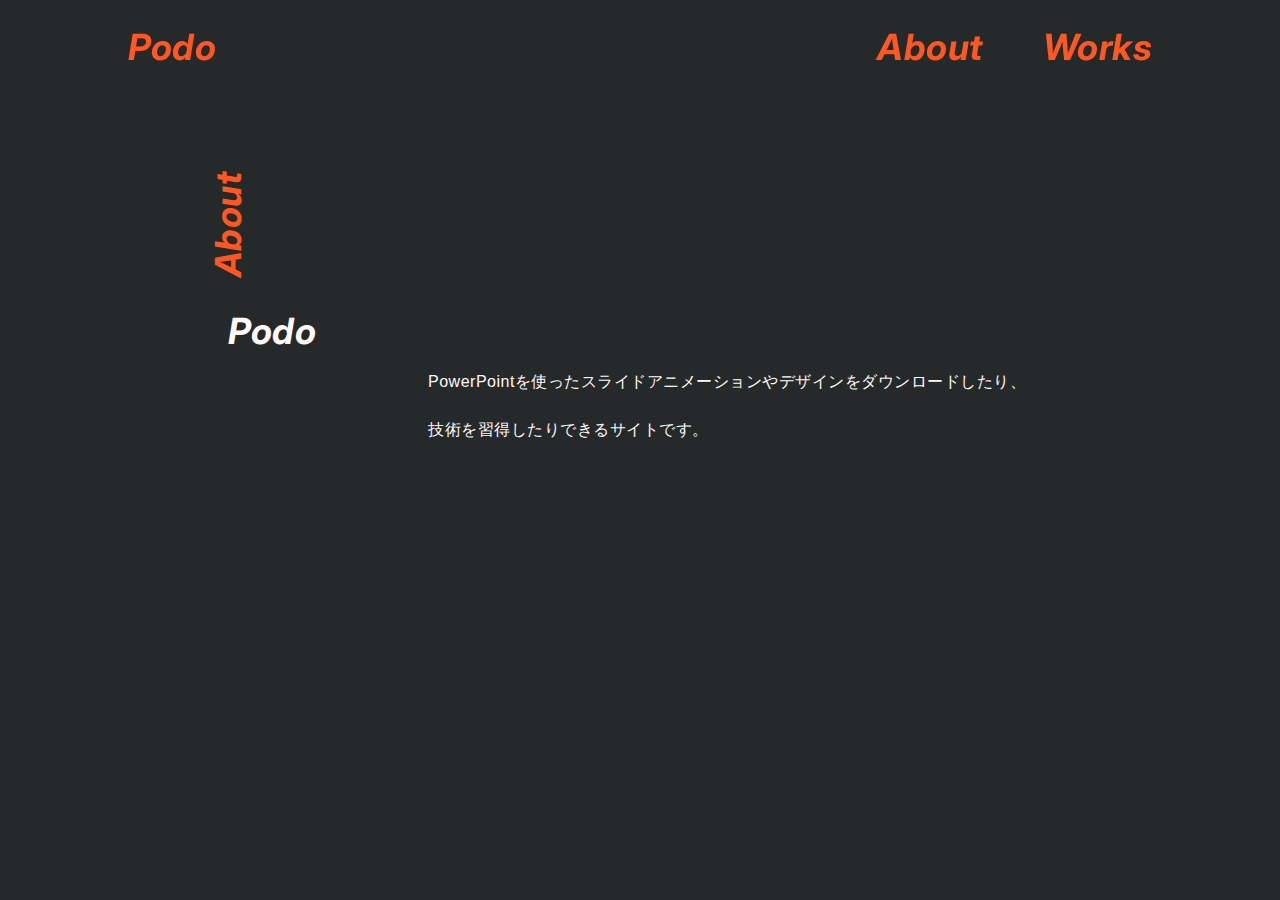
==== about.html @ 16788317 "add : about page" ====
<!DOCTYPE html>
<html lang="en">
    <head>

        <meta charset="UTF-8">
        <meta http-equiv="X-UA-Compatible" content="IE=edge">
        <meta name="viewport" content="width=device-width, initial-scale=1.0">
        <title>Podo - PowerPointでかっこいいアニメーションを</title>
    
        <!-- fontImport -->
        <link rel="preconnect" href="https://fonts.googleapis.com">
        <link rel="preconnect" href="https://fonts.gstatic.com" crossorigin>
        <link href="https://fonts.googleapis.com/css2?family=Inter:wght@400;500;600&display=swap" rel="stylesheet">
        <link href="https://fonts.googleapis.com/icon?family=Material+Icons" rel="stylesheet">
    
        <!-- css -->
        <link rel="stylesheet" href="css/common.css">
        <link rel="stylesheet" href="css/style.css">
    
        <!-- js -->
            <!-- jqueryImport -->
            <script src="https://ajax.googleapis.com/ajax/libs/jquery/3.6.1/jquery.min.js"></script>
        <script src="js/main.js"></script>
    
    </head>
<body>
    <nav>
        <p class="nav-loop font_en"><a href="index.html">Podo</a></p>
        <ul>
            <li class="font_en"><a href="#About">About</a></li>
            <li class="font_en"><a href="#Works">Works</a></li>
        </ul>
    </nav>
    <section id="about">
        <div class="container">
            <div class="about_ttl" >
                <h3 class="theme_left font_en">About</h3>
                <h2 class="site_ttl font_en">Podo</h3>
            </div>
            <div class="site_about">
                <p>
                    PowerPointを使ったスライドアニメーションやデザインをダウンロードしたり、</br>技術を習得したりできるサイトです。
                </p>
            </div>
        </div>
    </section>
</body>
</html>
---- css/common.css ----
@charset "utf-8";

/* //////////////////////////////////////////////////////////////////////////////////////////////////////////////////////////////

RESET CSS

html5doctor.com Reset Stylesheet

//////////////////////////////////////////////////////////////////////////////////////////////////////////////////////////////*/

abbr,address,article,aside,audio,b,blockquote,body,canvas,caption,cite,code,dd,del,details,dfn,div,dl,dt,em,fieldset,figcaption,figure,footer,form,h1,h2,h3,h4,h5,h6,header,hgroup,html,i,iframe,img,ins,kbd,label,legend,li,mark,menu,nav,object,ol,p,pre,q,samp,section,small,span,strong,sub,summary,sup,table,tbody,td,tfoot,th,thead,time,tr,ul,var,video{margin:0;padding:0;border:0;outline:0;font-size:100%;vertical-align:baseline;background:transparent}body{line-height:1}article,aside,details,figcaption,figure,footer,header,hgroup,menu,nav,section{display:block}nav ul{list-style:none}blockquote,q{quotes:none}blockquote:after,blockquote:before,q:after,q:before{content:'';content:none}a{margin:0;padding:0;font-size:100%;vertical-align:baseline;background:transparent}
ins{background-color:#262929 ;;color:#fff8f8;text-decoration:none}
mark{background-color:#262929;;color: #fff8f8;font-style:italic;font-weight:700}del{text-decoration:line-through}abbr[title],dfn[title]{border-bottom:1px dotted;cursor:help}table{border-collapse:collapse;border-spacing:0}hr{display:block;height:1px;border:0;border-top:1px solid #ccc;margin:1em 0;padding:0}input,select{vertical-align:middle}

/* //////////////////////////////////////////////////////////////////////////////////////////////////////////////////////////////

common

//////////////////////////////////////////////////////////////////////////////////////////////////////////////////////////////*/
html {-webkit-text-size-adjust: 100%;-ms-text-size-adjust: 100%;text-size-adjust: 100%;font-size: 62.5%;}
body {font-family:  "ヒラギノ角ゴ ProN W3", "Hiragino Kaku Gothic ProN", 'Noto Sans JP', 游ゴシック体, "Yu Gothic", YuGothic, メイリオ, Meiryo, sans-serif; margin: 0; padding: 0; font-weight: 400; line-height: 2.0; letter-spacing: 0.05em; background: #262929; }
*,
*:before,
*:after { background-color: #262929; color: #fff8f8; }

a,a:link, a:visited { text-decoration: none; }
a:active, a:hover { text-decoration: none; }
a:-webkit-any-link { cursor: pointer;}
*:focus {outline: none;}

/*h1, h2, h3, h4, h5 {font-weight: normal;}*/
li { list-style-type: none; }
dl,dt,dd { margin: 0; padding: 0; }
p { margin: 0; padding: 0; line-height: 2.0; font-size: 1.6rem; }
img {border: 0; line-height: 0; vertical-align: bottom;}
svg { vertical-align: bottom; }
hr { display: none; }
table { margin: 0; padding: 0; }
th { text-align: left; font-weight: bold; margin: 0; }
td { margin: 0; }
em {font-weight: bold; font-style: normal;}
form { margin: 0; padding: 0; }
label { margin: 0; padding: 0;}

a, span, u, b { color: inherit; }

.font_en { font-family: 'Inter', sans-serif; font-weight: bold; font-style: italic; line-height: 1.5; font-size: 3.6rem; }
.uppercase { text-transform: uppercase; }

@media screen and (max-width: 900px) {
	p { margin: 0; padding: 0; line-height: 1.85; font-size: 1.4rem; }
}

/* clearfix */
.clearfix::after {content: "";display: table;clear: both;}
---- css/style.css ----
/* 共通要素 */
body { padding-top: 100px; }
a { cursor: pointer; }
img { width: 100%; }
h2 { font-size: 3.6rem; }
h3 { font-size: 2.4rem; color: #ff5722;}
footer p { color: #FF5722; line-height: 60px; font-size: 16px; text-align: center; padding-top: 50px;}

.heading { font-size: 6.4rem; font-weight: bold; text-align: start; }
.subheading { font-size: 3.6rem; text-align: start; }
.theme { transform: rotate(90deg); color: #FF5722; width: 10px; white-space: nowrap; height: fit-content; transform-origin:0 50%;}
.theme_left { transform: rotate(-90deg); color: #FF5722; width: 10px; white-space: nowrap; height: fit-content; transform-origin:0 50%;}

.container { display: flex; justify-content: space-between; width: 78%; margin: 50px 10%; }
.container:nth-of-type(even) > .inner { justify-content: flex-end; }

/* ヘッダー */
header { width: 100vw; height: 100vh; background-image: url(../images/pc_mookup.png); background-position: left 80% bottom 25%; background-size: 160%; display: flex; align-items: center; justify-content: center; overflow: hidden; }
    /* ナビゲーション */
    nav { display: flex; justify-content: space-between; padding: 20px 10%; position: fixed; top: 0; left: 0; width: 80%; background-color: rgba(38,41,41,.7); z-index: 9999; }
    nav ul { display: flex; }
    nav li { list-style: none; margin-left: 60px;}
    nav a { color: #ff5722; font-size: 3.6rem; font-weight: bold; text-decoration: none;}
    nav .nav-loop { text-align: start; }

.title { position: absolute; top: 50%; left: 62%; transform: translateY(-50%); -webkit-transform: translateY(-50%);}
.title > p { margin-top: 11%; margin-bottom: 9%; font-size: 1.6rem; line-height: 300%;}

/* 作品一覧 */
#Works { display: block; position: relative; }
#Works > .heading { text-align: center; }
.current_works { text-align: end; padding-right: 10%; color: #FF5722; }
.inner { display: flex; flex-wrap: wrap; }
.content_box { display: block; width: 28%; padding: 40px 10px; }
.content_box img { padding-bottom: 10px; }
.buttons { display: flex; justify-content: space-between;}
.btn { font-size: 1.6rem; border: 1px solid #fff8f8; padding: 10px 30px; width: 30%; position: relative;  display: flex; align-items: center;  justify-content: center; text-decoration: none; outline: none; overflow: hidden;}

/*  
    .btn:hover { color: #FF5722; border-color: transparent; transition-delay: .6s }
    .btn::before { transition: all .3s ;}
    .btn:hover::before { width: 100%; transition-delay: .4s;} 
*/

/* 作品サンプル */
#sample { height: 100vh; width: 100vw; }
#sample .container { justify-content: flex-end; margin: 0 auto; }
.sample { display: flex; width: 82%; }
.sample .theme { opacity: .7; }
.wrapper { width: 100%; padding: 10px; position: relative;}
.mask { -webkit-mask-image: linear-gradient(rgba(38,41,41,.7), rgba(38,41,41,0)); mask-image: linear-gradient(rgba(38,41,41,.7), rgba(38,41,41,0)); }
.caption { position: absolute; top: 67%; left: 11%; }

.scrolldown{
  position:absolute;
  bottom:7%;
  right:50%;
  animation: arrowmove 2s ease-in-out infinite;
}
@keyframes arrowmove{
      0%{bottom:7%;}
      50%{bottom:9%;}
     100%{bottom:7%;}
 }
.scrolldown span{
  position: absolute;
  left:-25px;
  bottom:10px;
  color: #FFF8F8;
  font-size: 0.7rem;
  letter-spacing: 0.05em;
  -ms-writing-mode: tb-rl;
    -webkit-writing-mode: vertical-rl;
    writing-mode: vertical-rl;
}
.scrolldown:before {
    content: "";
    /*描画位置*/
    position: absolute;
    bottom: 0;
    right: -6px;
    /*矢印の形状*/
    width: 1px;
    height: 20px;
    background: #eee;
    transform: skewX(-31deg);
}
.scrolldown:after{
  content:"";
    /*描画位置*/
  position: absolute;
  bottom:0;
  right:0;
    /*矢印の形状*/
  width:1px;
  height: 50px;
  background:#eee;
}

/* making */
#making { position: relative; } 
#making .container { display: flex; justify-content: center; align-items: center; }
#making .inner{ width: 78%; display: flex; flex-direction: column; align-items: center; }
#making video { width: 100%; }

.making_steps { width: 80%; display: flex; flex-direction: column; }
.making_ttl { color: #FF5722; margin: 20px auto; }
/* .making_steps video:not(:first-of-type) { margin-top: 30px;} */

.divider { width: 100%; margin: 12.4% 0; }
.complete { width: 100%; margin-bottom: 12.4% 0; }

/* about */
#about .container { display: block; }
.container { padding: 100px; }
.site_ttl { justify-content: center; align-items: center; }
.site_about { position: relative; display: flex; align-items: center; justify-content: center;  }
.site_about p { line-height: 300%; text-align: left;}
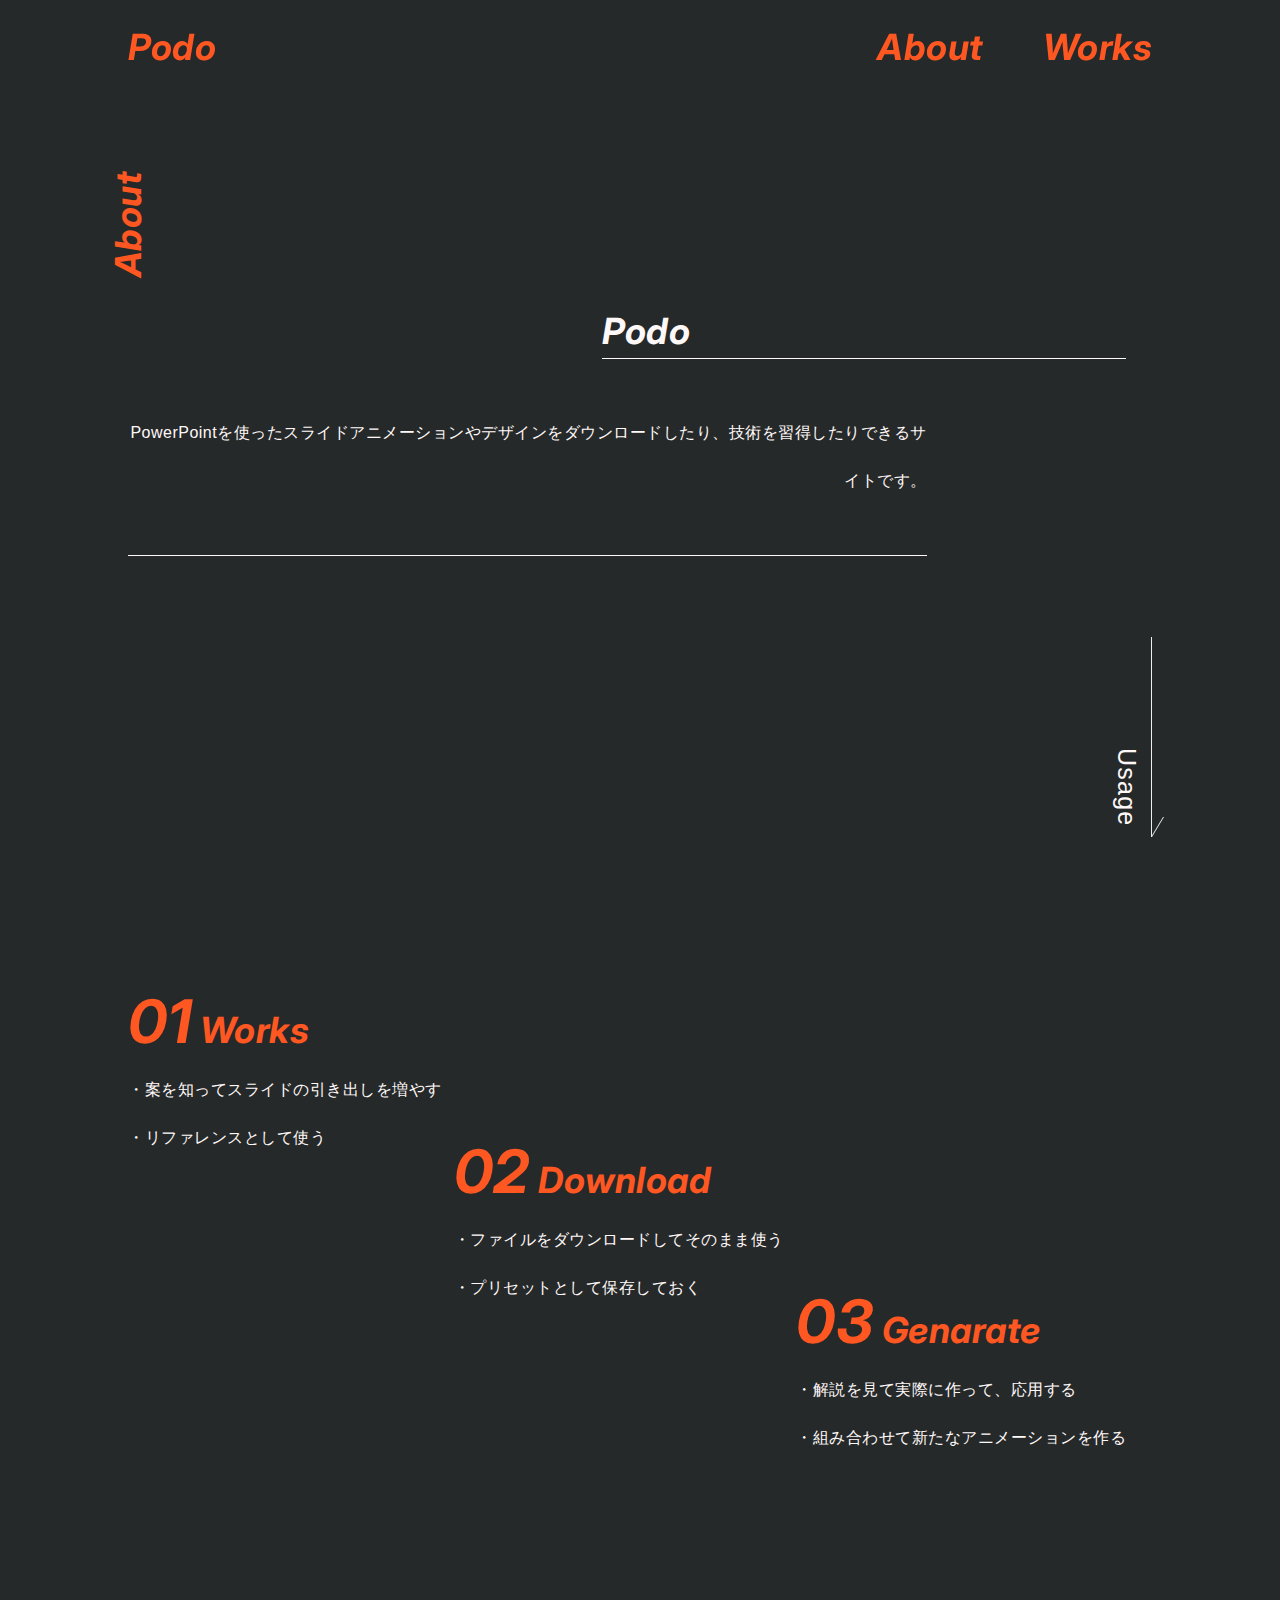
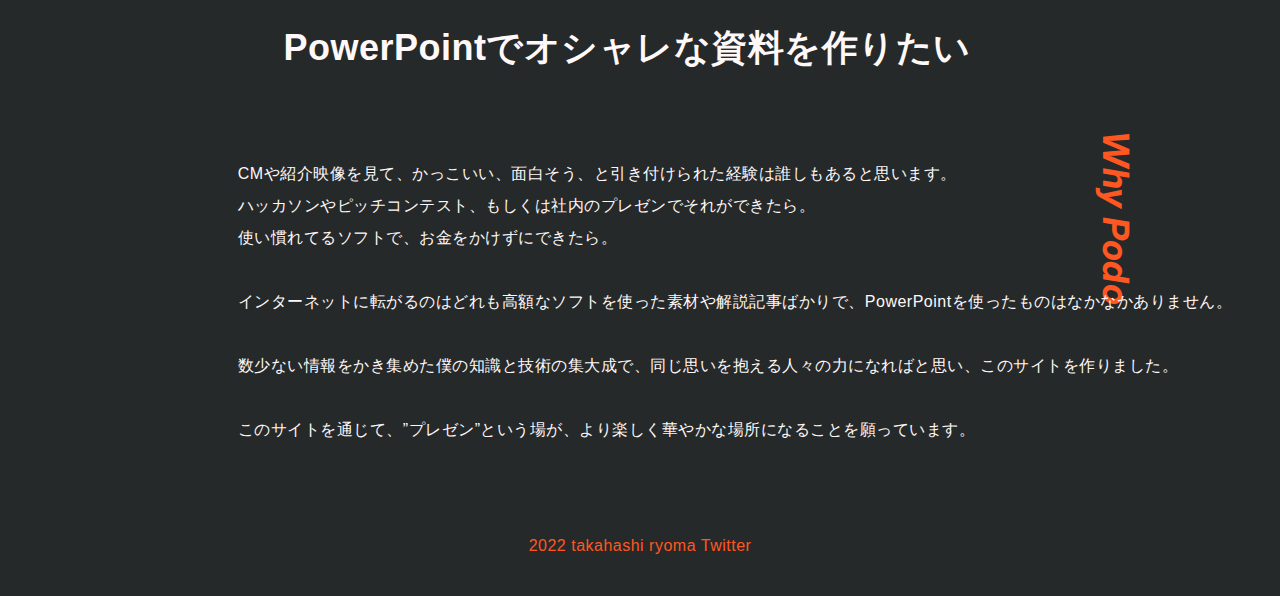
==== commit 092cbcad: "update : update  about page" ====
--- a/about.html
+++ b/about.html
@@ -27,22 +27,66 @@
     <nav>
         <p class="nav-loop font_en"><a href="index.html">Podo</a></p>
         <ul>
-            <li class="font_en"><a href="#About">About</a></li>
-            <li class="font_en"><a href="#Works">Works</a></li>
+            <li class="font_en"><a href="about.html">About</a></li>
+            <li class="font_en"><a href="index.html">Works</a></li>
         </ul>
     </nav>
     <section id="about">
         <div class="container">
-            <div class="about_ttl" >
-                <h3 class="theme_left font_en">About</h3>
-                <h2 class="site_ttl font_en">Podo</h3>
+            <h3 class="theme_left font_en">About</h3>
+            <div>
+                <h2 class="site_ttl font_en">Podo</h2>
+                <div class="site_about">
+                    <p>
+                        PowerPointを使ったスライドアニメーションやデザインをダウンロードしたり、技術を習得したりできるサイトです。
+                    </p>
+                </div>
             </div>
-            <div class="site_about">
-                <p>
-                    PowerPointを使ったスライドアニメーションやデザインをダウンロードしたり、</br>技術を習得したりできるサイトです。
+        </div>
+        <div class="container">
+            <div class="scrolldown2"><span>Usage</span></div>
+            <ol class="site_usage">
+                <li>
+                    <h3 class="font_en"><span>01</span> Works</h3>
+                    <p>
+                        ・案を知ってスライドの引き出しを増やす</br>・リファレンスとして使う
+                    </p>
+                </li>
+                <li>
+                    <h3 class="font_en"><span>02</span> Download</h3>
+                    <p>
+                        ・ファイルをダウンロードしてそのまま使う</br>・プリセットとして保存しておく
+                    </p>
+                </li>
+                <li>
+                    <h3 class="font_en"><span>03</span> Genarate</h3>
+                    <p>
+                        ・解説を見て実際に作って、応用する</br>・組み合わせて新たなアニメーションを作る
+                    </p>
+                </li>
+            </ol>
+        </div>
+        <div class="container">
+            <div class="site_theme">
+                <h1>PowerPointでオシャレな資料を作りたい</h1>
+                <h3 class="font_en theme">Why Podo</h2>
+                <p class="caption">
+                    CMや紹介映像を見て、かっこいい、面白そう、と引き付けられた経験は誰しもあると思います。</br>
+                    ハッカソンやピッチコンテスト、もしくは社内のプレゼンでそれができたら。</br>
+                    使い慣れてるソフトで、お金をかけずにできたら。</br>
+                    </br>
+                    インターネットに転がるのはどれも高額なソフトを使った素材や解説記事ばかりで、PowerPointを使ったものはなかなかありません。</br>
+                    </br>
+                    数少ない情報をかき集めた僕の知識と技術の集大成で、同じ思いを抱える人々の力になればと思い、このサイトを作りました。</br>
+                    </br>
+                    このサイトを通じて、”プレゼン”という場が、より楽しく華やかな場所になることを願っています。</br>
                 </p>
             </div>
         </div>
     </section>
+
+    <footer>
+        <p>2022 takahashi ryoma <a href="https://twitter.com/kamesan_lit" class="access">Twitter</a></p>
+    </footer>
 </body>
 </html>--- a/css/style.css
+++ b/css/style.css
@@ -1,11 +1,10 @@
 
 /* 共通要素 */
-body { padding-top: 100px; }
+body { padding-top: 100px;}
 a { cursor: pointer; }
 img { width: 100%; }
 h2 { font-size: 3.6rem; }
 h3 { font-size: 2.4rem; color: #ff5722;}
-footer p { color: #FF5722; line-height: 60px; font-size: 16px; text-align: center; padding-top: 50px;}
 
 .heading { font-size: 6.4rem; font-weight: bold; text-align: start; }
 .subheading { font-size: 3.6rem; text-align: start; }
@@ -15,14 +14,16 @@
 .container { display: flex; justify-content: space-between; width: 78%; margin: 50px 10%; }
 .container:nth-of-type(even) > .inner { justify-content: flex-end; }
 
+.access { text-align: right;}
+
 /* ヘッダー */
 header { width: 100vw; height: 100vh; background-image: url(../images/pc_mookup.png); background-position: left 80% bottom 25%; background-size: 160%; display: flex; align-items: center; justify-content: center; overflow: hidden; }
-    /* ナビゲーション */
-    nav { display: flex; justify-content: space-between; padding: 20px 10%; position: fixed; top: 0; left: 0; width: 80%; background-color: rgba(38,41,41,.7); z-index: 9999; }
-    nav ul { display: flex; }
-    nav li { list-style: none; margin-left: 60px;}
-    nav a { color: #ff5722; font-size: 3.6rem; font-weight: bold; text-decoration: none;}
-    nav .nav-loop { text-align: start; }
+/* ナビゲーション */
+nav { display: flex; justify-content: space-between; padding: 20px 10%; position: fixed; top: 0; left: 0; width: 80%; background-color: rgba(38,41,41,.7); z-index: 9999; }
+nav ul { display: flex; }
+nav li { list-style: none; margin-left: 60px;}
+nav a { color: #ff5722; font-size: 3.6rem; font-weight: bold; text-decoration: none;}
+nav .nav-loop { text-align: start; }
 
 .title { position: absolute; top: 50%; left: 62%; transform: translateY(-50%); -webkit-transform: translateY(-50%);}
 .title > p { margin-top: 11%; margin-bottom: 9%; font-size: 1.6rem; line-height: 300%;}
@@ -38,9 +39,9 @@
 .btn { font-size: 1.6rem; border: 1px solid #fff8f8; padding: 10px 30px; width: 30%; position: relative;  display: flex; align-items: center;  justify-content: center; text-decoration: none; outline: none; overflow: hidden;}
 
 /*  
-    .btn:hover { color: #FF5722; border-color: transparent; transition-delay: .6s }
-    .btn::before { transition: all .3s ;}
-    .btn:hover::before { width: 100%; transition-delay: .4s;} 
+.btn:hover { color: #FF5722; border-color: transparent; transition-delay: .6s }
+.btn::before { transition: all .3s ;}
+.btn:hover::before { width: 100%; transition-delay: .4s;} 
 */
 
 /* 作品サンプル */
@@ -56,13 +57,7 @@
   position:absolute;
   bottom:7%;
   right:50%;
-  animation: arrowmove 2s ease-in-out infinite;
 }
-@keyframes arrowmove{
-      0%{bottom:7%;}
-      50%{bottom:9%;}
-     100%{bottom:7%;}
- }
 .scrolldown span{
   position: absolute;
   left:-25px;
@@ -71,28 +66,28 @@
   font-size: 0.7rem;
   letter-spacing: 0.05em;
   -ms-writing-mode: tb-rl;
-    -webkit-writing-mode: vertical-rl;
-    writing-mode: vertical-rl;
+  -webkit-writing-mode: vertical-rl;
+  writing-mode: vertical-rl;
 }
 .scrolldown:before {
-    content: "";
-    /*描画位置*/
-    position: absolute;
-    bottom: 0;
-    right: -6px;
-    /*矢印の形状*/
-    width: 1px;
-    height: 20px;
-    background: #eee;
-    transform: skewX(-31deg);
+  content: "";
+  /*描画位置*/
+  position: absolute;
+  bottom: 0;
+  right: -6px;
+  /*矢印の形状*/
+  width: 1px;
+  height: 20px;
+  background: #eee;
+  transform: skewX(-31deg);
 }
 .scrolldown:after{
   content:"";
-    /*描画位置*/
+  /*描画位置*/
   position: absolute;
   bottom:0;
   right:0;
-    /*矢印の形状*/
+  /*矢印の形状*/
   width:1px;
   height: 50px;
   background:#eee;
@@ -112,8 +107,64 @@
 .complete { width: 100%; margin-bottom: 12.4% 0; }
 
 /* about */
-#about .container { display: block; }
-.container { padding: 100px; }
-.site_ttl { justify-content: center; align-items: center; }
-.site_about { position: relative; display: flex; align-items: center; justify-content: center;  }
-.site_about p { line-height: 300%; text-align: left;}+#about .container { display: block; padding-top: 100px; }
+#about .container:nth-of-type(1) h3 { text-align: left; }
+#about .container h2 { width: 52.5%; text-align: left; margin-left: auto; border-bottom: 1px solid #FFF8F8;}
+#about .container div { display: block;}
+.site_about { display: flex; width: 80%; padding: 50px 0; border-bottom: 1px solid #FFF8F8; }
+.site_about p { line-height: 300%; text-align: right; }
+
+.site_usage { display: flex; justify-content: space-between; padding-top: 270px;}
+.site_usage h3 > span { font-size: 60px; }
+.site_usage li:nth-of-type(2) { margin-top: 150px; }
+.site_usage li:nth-of-type(3) { margin-top: 300px; }
+
+
+.site_usage p { line-height: 300%; }
+.site_theme { display: block; position: relative; }
+.site_theme h1 { position: relative; text-align: center; font-size: 3.6rem; padding-bottom: 2.0rem;}
+.site_theme h3 { position: relative; margin-left: auto;}
+.site_theme p { position: relative;}
+
+footer { padding: 20px 0;}
+footer p { color: #FF5722; line-height: 60px; font-size: 16px; text-align: center;}
+
+.scrolldown2{
+  position:absolute;
+  bottom:7%;
+  right:10%;
+}
+.scrolldown2 span{
+  position: absolute;
+  left:-50px;
+  bottom:10px;
+  color: #FFF8F8;
+  font-size: 2.5rem;
+  letter-spacing: 0.05em;
+  -ms-writing-mode: tb-rl;
+  -webkit-writing-mode: vertical-rl;
+  writing-mode: vertical-rl;
+}
+.scrolldown2:before {
+  content: "";
+  /*描画位置*/
+  position: absolute;
+  bottom: 0;
+  right: -6px;
+  /*矢印の形状*/
+  width: 1px;
+  height: 20px;
+  background: #eee;
+  transform: skewX(-31deg);
+}
+.scrolldown2:after{
+  content:"";
+  /*描画位置*/
+  position: absolute;
+  bottom:0;
+  right:0;
+  /*矢印の形状*/
+  width:1px;
+  height: 200px;
+  background:#eee;
+}
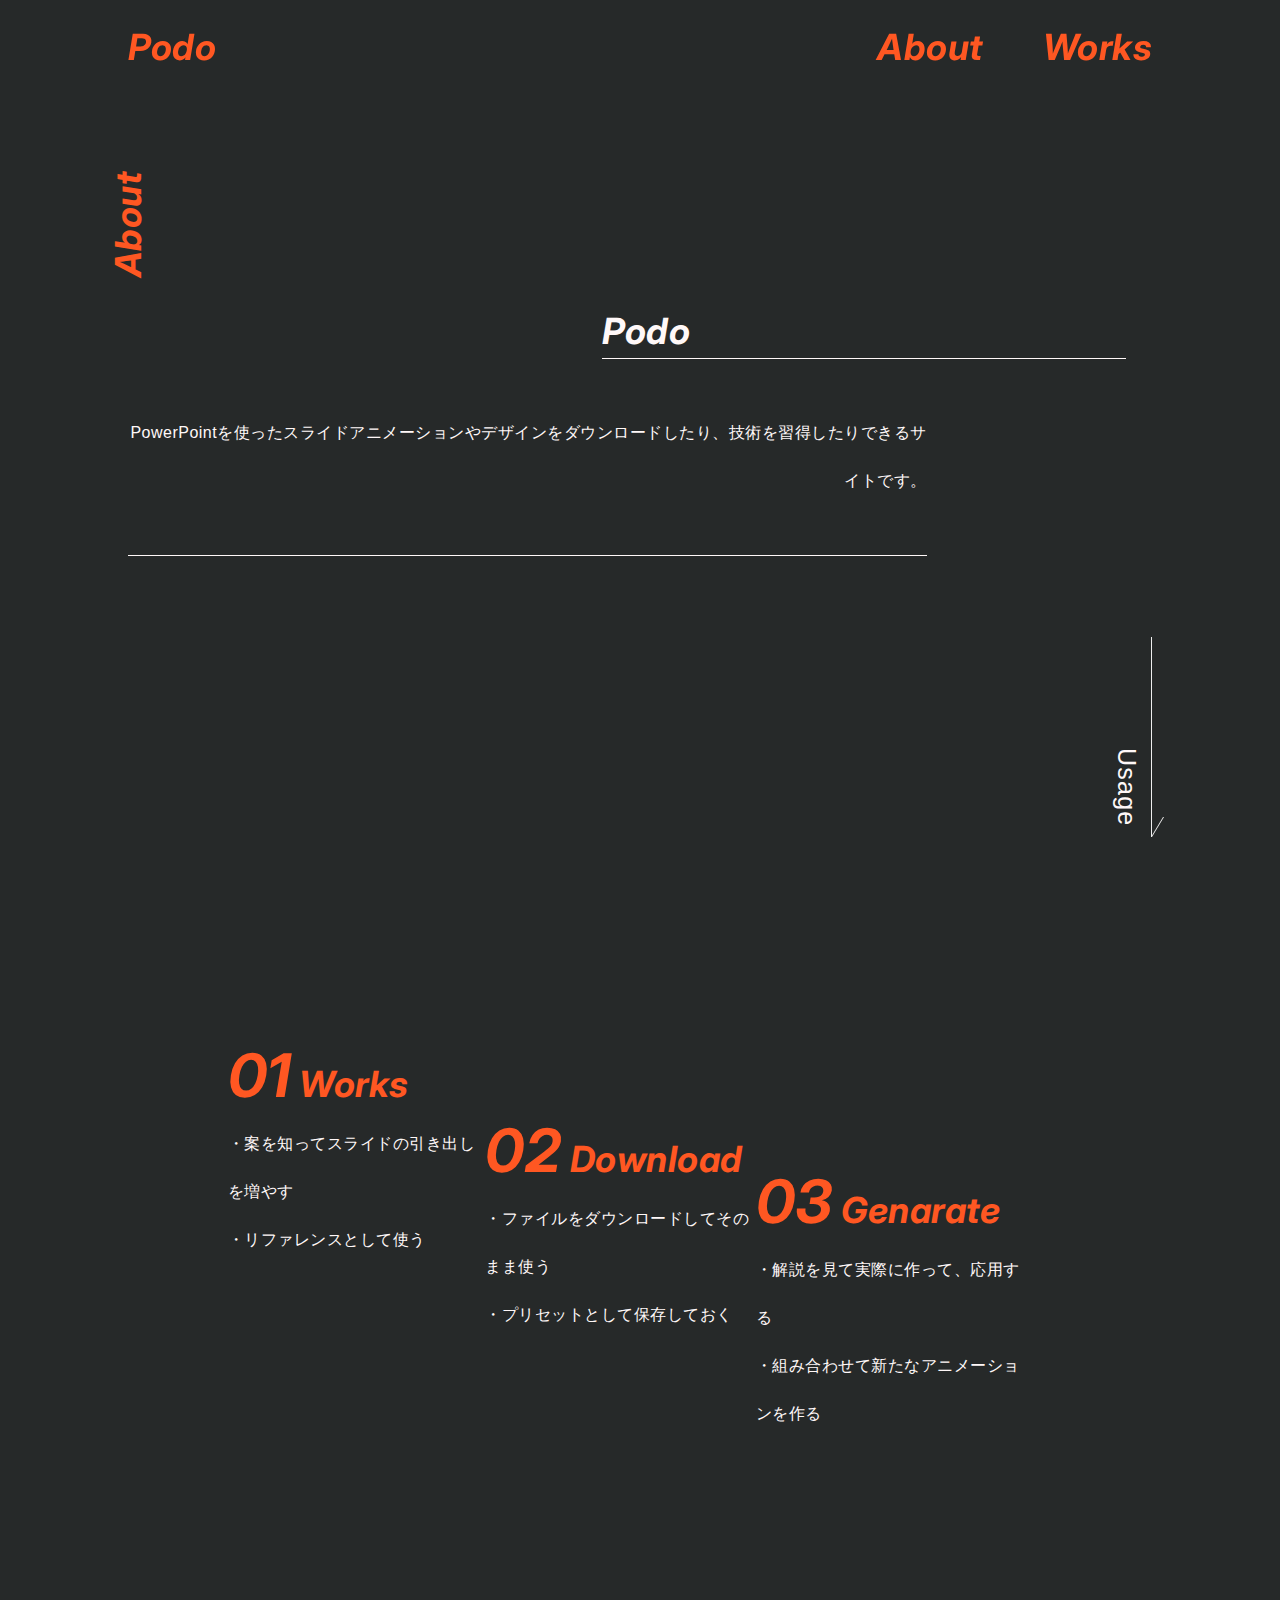
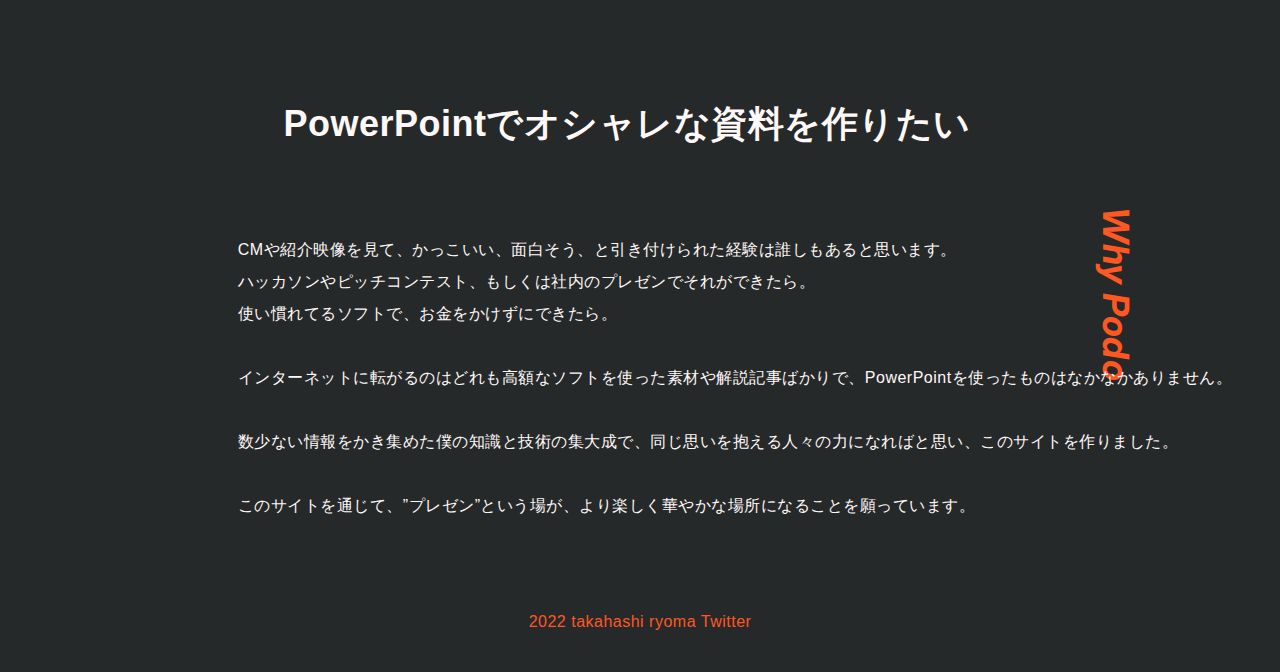
==== commit 211901d5: "add : add file" ====
--- a/about.html
+++ b/about.html
@@ -28,7 +28,7 @@
         <p class="nav-loop font_en"><a href="index.html">Podo</a></p>
         <ul>
             <li class="font_en"><a href="about.html">About</a></li>
-            <li class="font_en"><a href="index.html">Works</a></li>
+            <li class="font_en"><a href="index.html#Works">Works</a></li>
         </ul>
     </nav>
     <section id="about">
--- a/css/style.css
+++ b/css/style.css
@@ -114,11 +114,10 @@
 .site_about { display: flex; width: 80%; padding: 50px 0; border-bottom: 1px solid #FFF8F8; }
 .site_about p { line-height: 300%; text-align: right; }
 
-.site_usage { display: flex; justify-content: space-between; padding-top: 270px;}
+.site_usage { display: flex; align-items: center; justify-content: space-between; padding: 150px 10% 100px;}
 .site_usage h3 > span { font-size: 60px; }
 .site_usage li:nth-of-type(2) { margin-top: 150px; }
 .site_usage li:nth-of-type(3) { margin-top: 300px; }
-
 
 .site_usage p { line-height: 300%; }
 .site_theme { display: block; position: relative; }
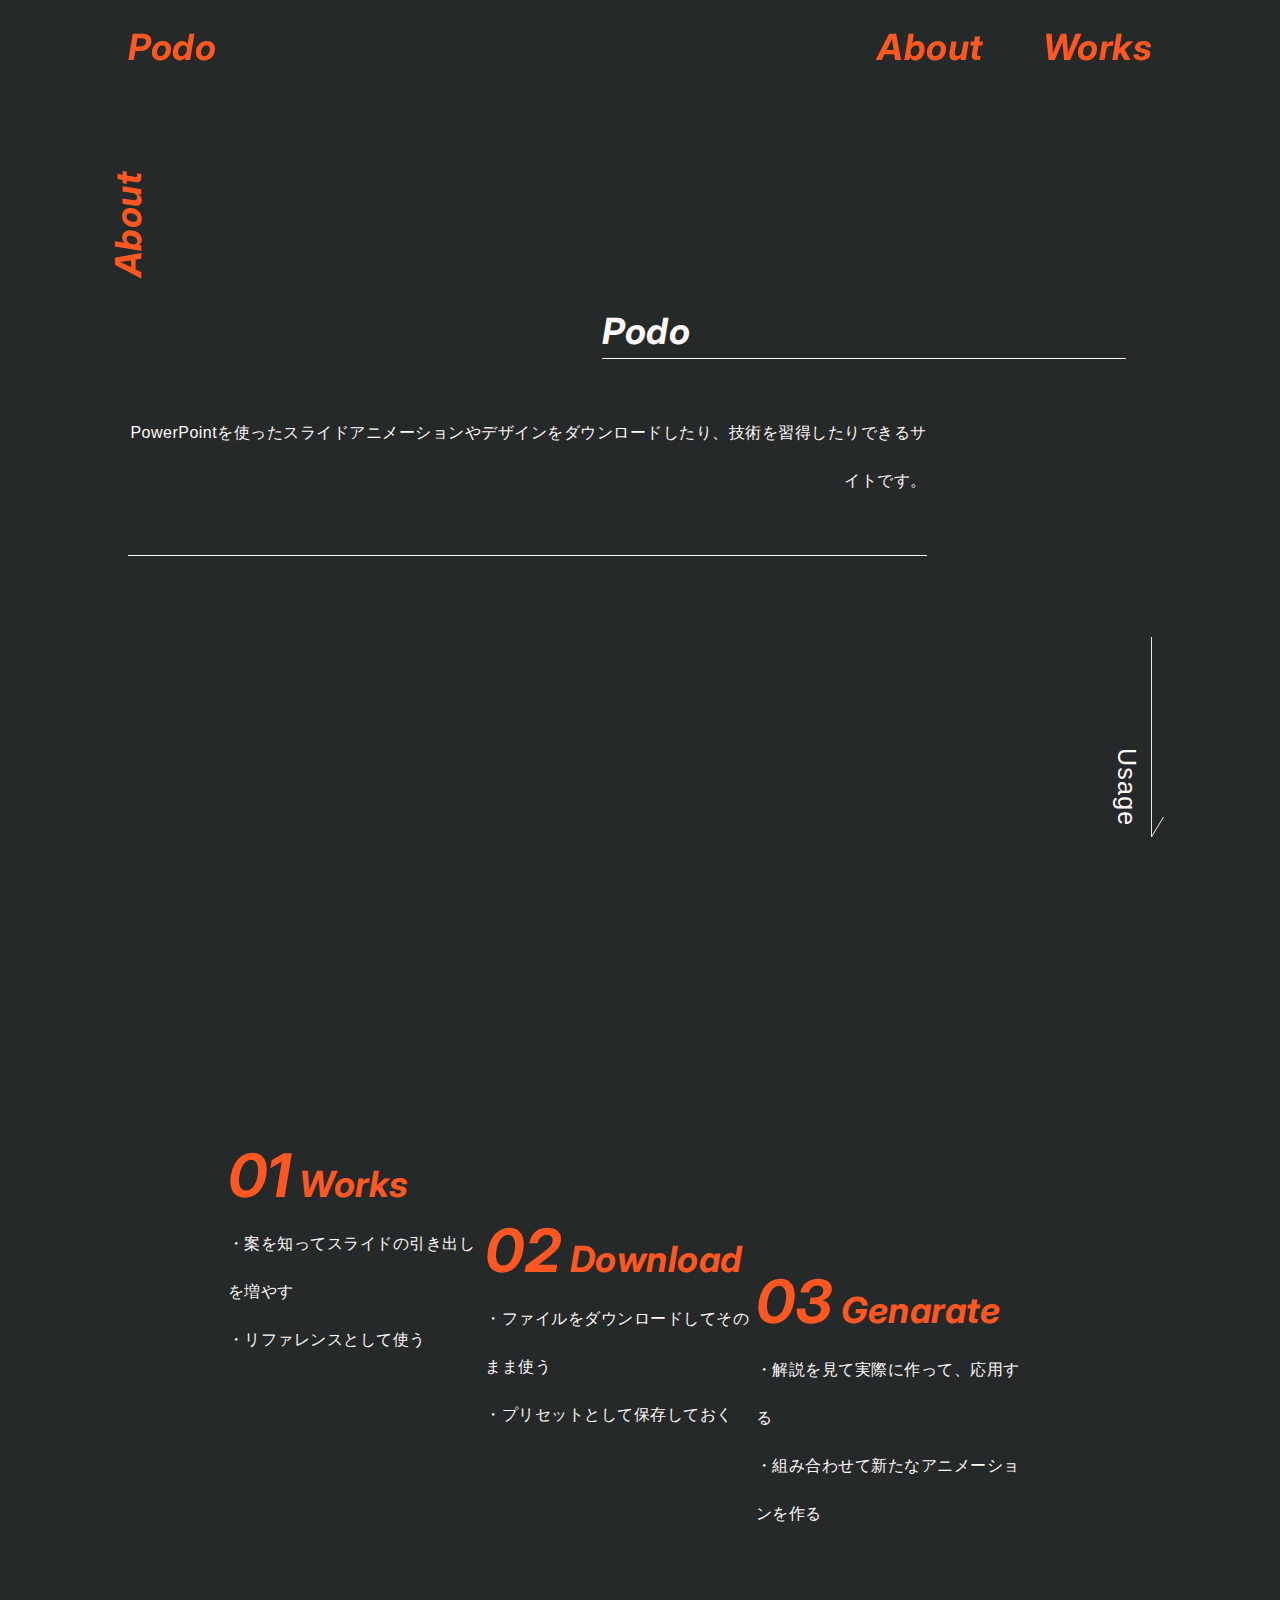
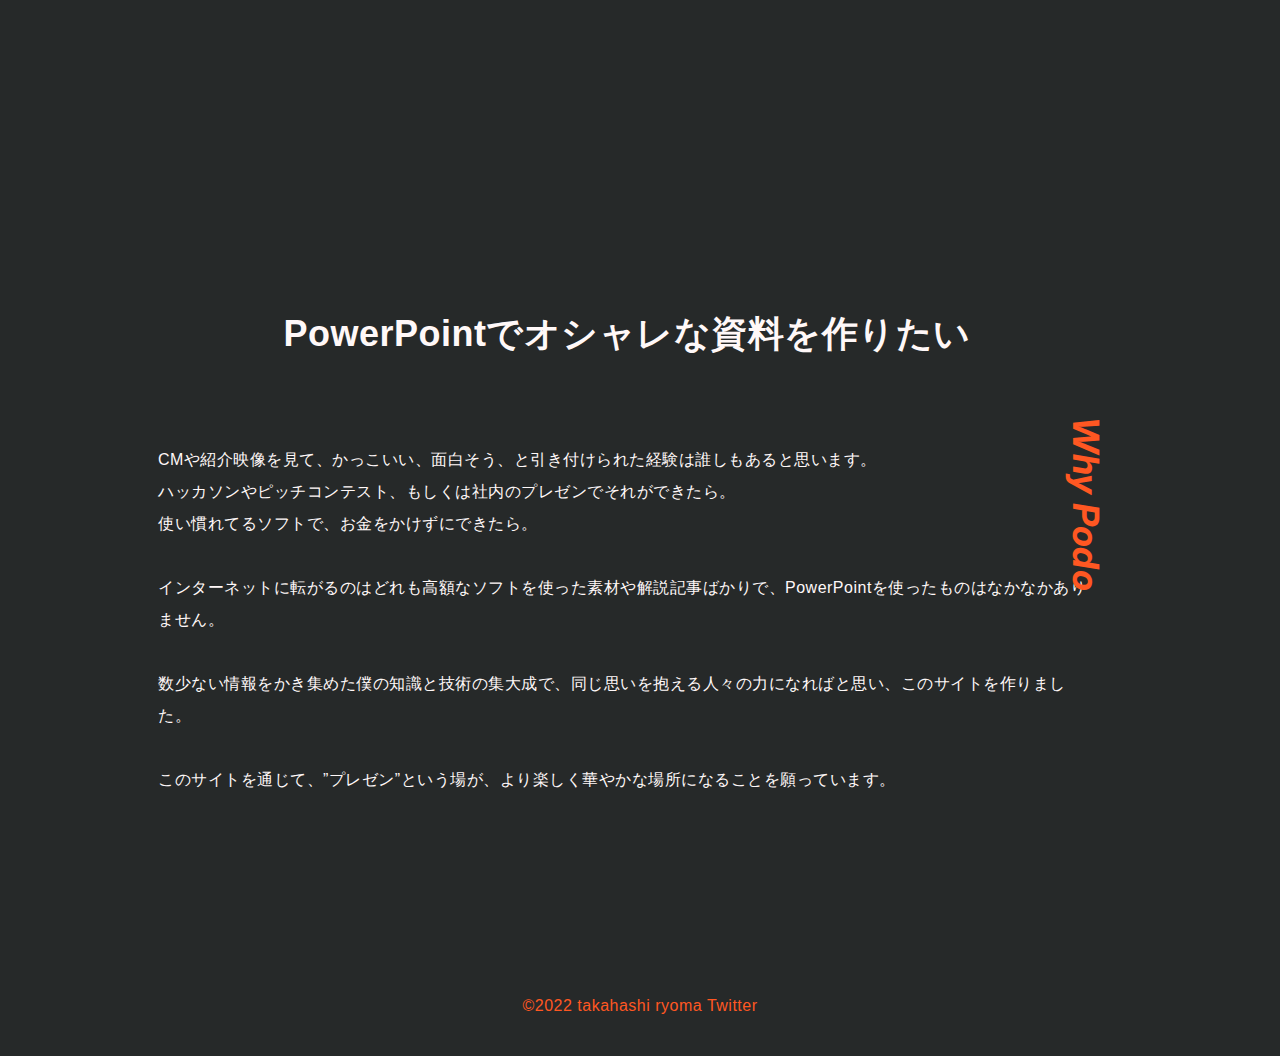
==== commit c67b89da: "fix : typo correction" ====
--- a/about.html
+++ b/about.html
@@ -70,7 +70,7 @@
             <div class="site_theme">
                 <h1>PowerPointでオシャレな資料を作りたい</h1>
                 <h3 class="font_en theme">Why Podo</h2>
-                <p class="caption">
+                <p>
                     CMや紹介映像を見て、かっこいい、面白そう、と引き付けられた経験は誰しもあると思います。</br>
                     ハッカソンやピッチコンテスト、もしくは社内のプレゼンでそれができたら。</br>
                     使い慣れてるソフトで、お金をかけずにできたら。</br>
@@ -86,7 +86,7 @@
     </section>
 
     <footer>
-        <p>2022 takahashi ryoma <a href="https://twitter.com/kamesan_lit" class="access">Twitter</a></p>
+        <p>&copy;2022 takahashi ryoma <a href="https://twitter.com/kamesan_lit" class="access">Twitter</a></p>
     </footer>
 </body>
 </html>--- a/css/style.css
+++ b/css/style.css
@@ -107,7 +107,7 @@
 .complete { width: 100%; margin-bottom: 12.4% 0; }
 
 /* about */
-#about .container { display: block; padding-top: 100px; }
+#about .container { display: block; padding: 100px 0; }
 #about .container:nth-of-type(1) h3 { text-align: left; }
 #about .container h2 { width: 52.5%; text-align: left; margin-left: auto; border-bottom: 1px solid #FFF8F8;}
 #about .container div { display: block;}
@@ -118,12 +118,13 @@
 .site_usage h3 > span { font-size: 60px; }
 .site_usage li:nth-of-type(2) { margin-top: 150px; }
 .site_usage li:nth-of-type(3) { margin-top: 300px; }
+.site_usage p { line-height: 300%; }
 
-.site_usage p { line-height: 300%; }
-.site_theme { display: block; position: relative; }
 .site_theme h1 { position: relative; text-align: center; font-size: 3.6rem; padding-bottom: 2.0rem;}
 .site_theme h3 { position: relative; margin-left: auto;}
-.site_theme p { position: relative;}
+.site_theme { display: block; text-align: center; margin: 0 auto; padding: 10px 30px; }
+.site_theme p { display: inline-block; text-align: left; }
+
 
 footer { padding: 20px 0;}
 footer p { color: #FF5722; line-height: 60px; font-size: 16px; text-align: center;}
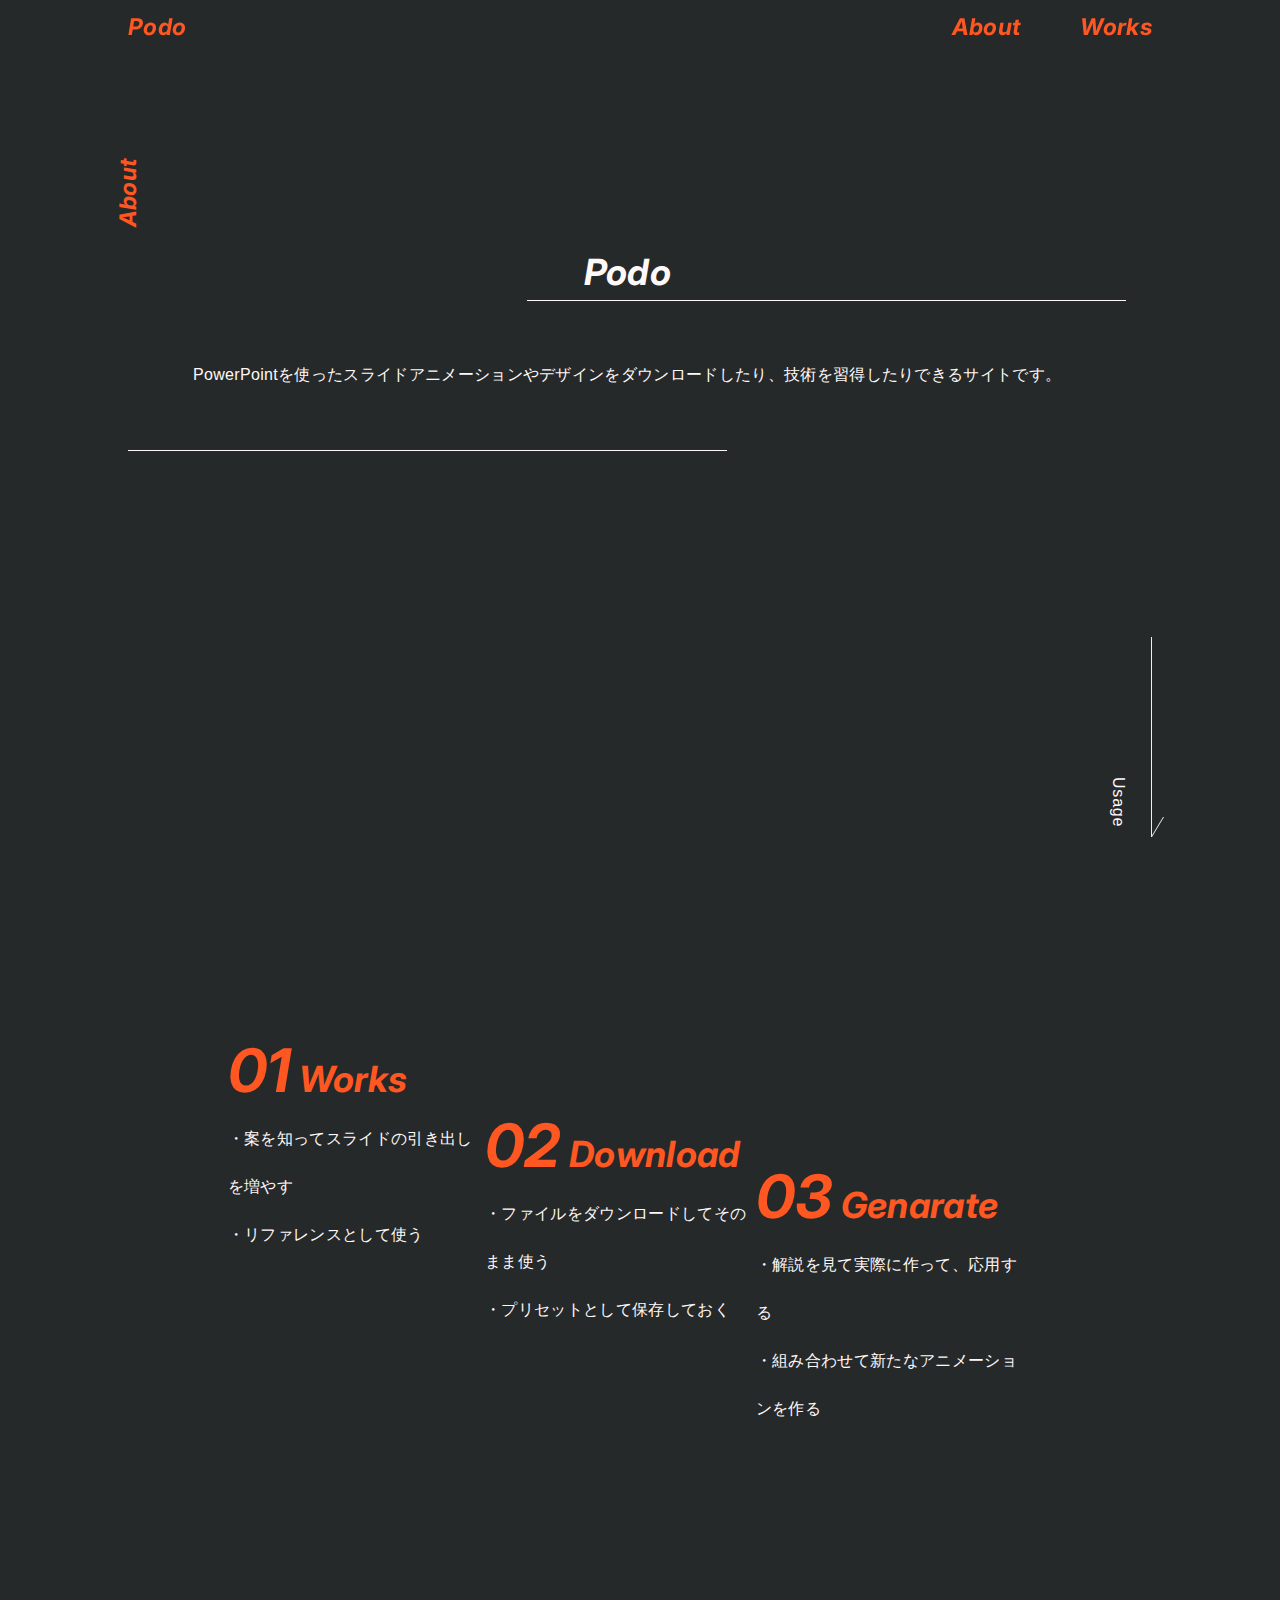
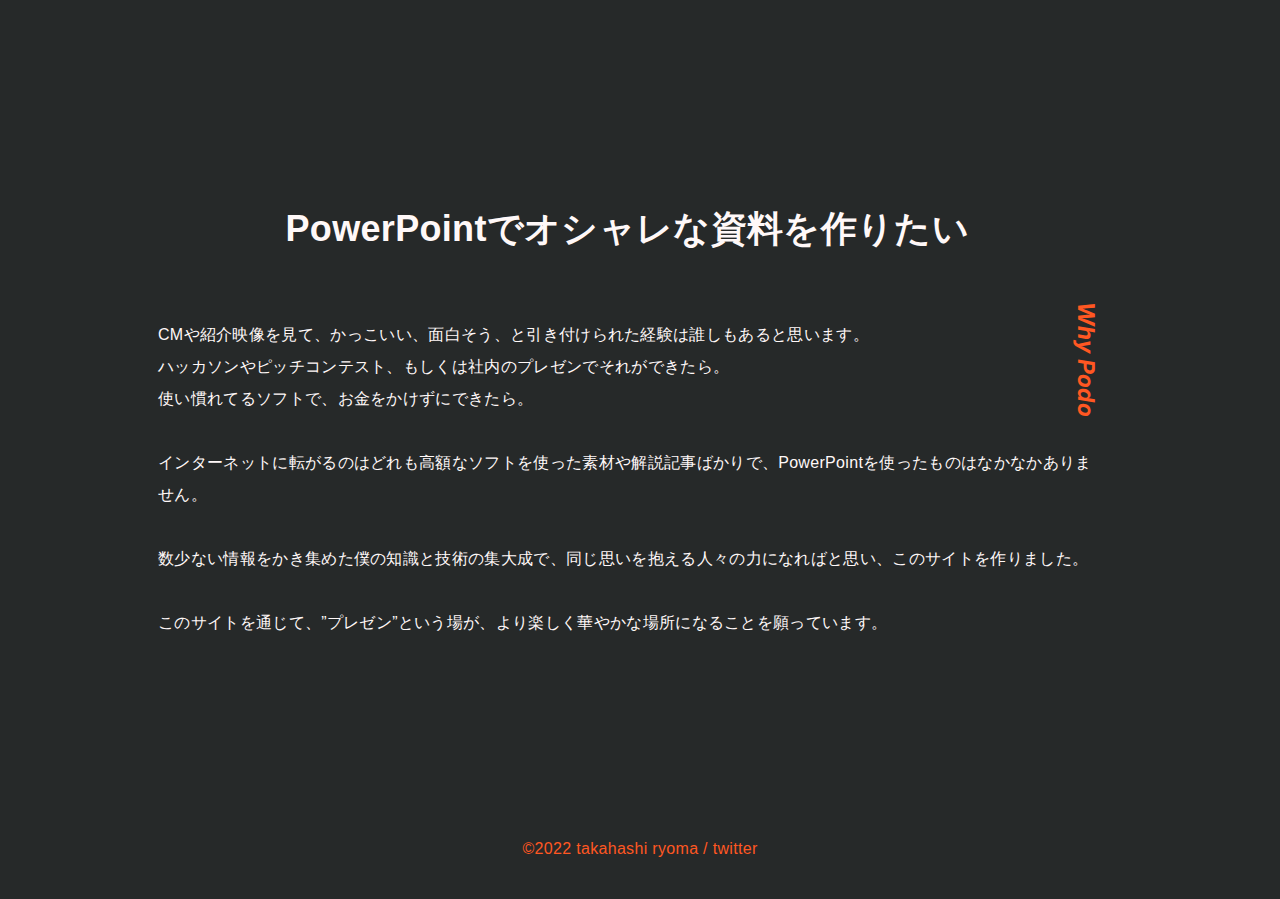
==== commit d365192b: "update : to responsive" ====
--- a/about.html
+++ b/about.html
@@ -36,10 +36,16 @@
             <h3 class="theme_left font_en">About</h3>
             <div>
                 <h2 class="site_ttl font_en">Podo</h2>
+                <div class="underline">
+                    <p class="underline_right"></p>
+                </div>
                 <div class="site_about">
-                    <p>
+                    <p class="site_about_txt">
                         PowerPointを使ったスライドアニメーションやデザインをダウンロードしたり、技術を習得したりできるサイトです。
                     </p>
+                </div>
+                <div class="underline">
+                    <p class="underline_left"></p>
                 </div>
             </div>
         </div>
@@ -86,7 +92,7 @@
     </section>
 
     <footer>
-        <p>&copy;2022 takahashi ryoma <a href="https://twitter.com/kamesan_lit" class="access">Twitter</a></p>
+        <p>&copy;2022 takahashi ryoma / <a href="https://twitter.com/kamesan_lit" class="access">twitter</a></p>
     </footer>
 </body>
 </html>--- a/css/common.css
+++ b/css/common.css
@@ -17,7 +17,7 @@
 common
 
 //////////////////////////////////////////////////////////////////////////////////////////////////////////////////////////////*/
-html {-webkit-text-size-adjust: 100%;-ms-text-size-adjust: 100%;text-size-adjust: 100%;font-size: 62.5%;}
+html {-webkit-text-size-adjust: 100%; -ms-text-size-adjust: 100%; text-size-adjust: 100%; font-size: max(0.5vw, 4px); }
 body {font-family:  "ヒラギノ角ゴ ProN W3", "Hiragino Kaku Gothic ProN", 'Noto Sans JP', 游ゴシック体, "Yu Gothic", YuGothic, メイリオ, Meiryo, sans-serif; margin: 0; padding: 0; font-weight: 400; line-height: 2.0; letter-spacing: 0.05em; background: #262929; }
 *,
 *:before,
--- a/css/style.css
+++ b/css/style.css
@@ -1,7 +1,8 @@
 
 /* 共通要素 */
-body { padding-top: 100px;}
+body { padding-top: 60px;}
 a { cursor: pointer; }
+p { font-size: 16px;}
 img { width: 100%; }
 h2 { font-size: 3.6rem; }
 h3 { font-size: 2.4rem; color: #ff5722;}
@@ -17,9 +18,10 @@
 .access { text-align: right;}
 
 /* ヘッダー */
-header { width: 100vw; height: 100vh; background-image: url(../images/pc_mookup.png); background-position: left 80% bottom 25%; background-size: 160%; display: flex; align-items: center; justify-content: center; overflow: hidden; }
+.mainvidual { width: 100vw; height: calc( 100vh - 60px ); background-image: url(../images/pc_mockup.png); background-position: left 80% bottom 30%; background-size: 3000px; display: flex; align-items: center; justify-content: center; overflow: hidden; }
+
 /* ナビゲーション */
-nav { display: flex; justify-content: space-between; padding: 20px 10%; position: fixed; top: 0; left: 0; width: 80%; background-color: rgba(38,41,41,.7); z-index: 9999; }
+nav { display: flex; justify-content: space-between; padding: 10px 10%; position: fixed; top: 0; left: 0; width: 80%; background-color: rgba(38,41,41,.7); z-index: 9999; }
 nav ul { display: flex; }
 nav li { list-style: none; margin-left: 60px;}
 nav a { color: #ff5722; font-size: 3.6rem; font-weight: bold; text-decoration: none;}
@@ -28,15 +30,31 @@
 .title { position: absolute; top: 50%; left: 62%; transform: translateY(-50%); -webkit-transform: translateY(-50%);}
 .title > p { margin-top: 11%; margin-bottom: 9%; font-size: 1.6rem; line-height: 300%;}
 
+@media screen and ( max-width: 400px ) {
+  .mainvidual { background-position: left 65% bottom 30%; background-size: 2500px; }
+  .title { left: 30%; }
+}
+
 /* 作品一覧 */
 #Works { display: block; position: relative; }
-#Works > .heading { text-align: center; }
+#Works > .heading { text-align: center; color: #FF5722; }
 .current_works { text-align: end; padding-right: 10%; color: #FF5722; }
 .inner { display: flex; flex-wrap: wrap; }
 .content_box { display: block; width: 28%; padding: 40px 10px; }
 .content_box img { padding-bottom: 10px; }
 .buttons { display: flex; justify-content: space-between;}
 .btn { font-size: 1.6rem; border: 1px solid #fff8f8; padding: 10px 30px; width: 30%; position: relative;  display: flex; align-items: center;  justify-content: center; text-decoration: none; outline: none; overflow: hidden;}
+
+@media screen and ( max-width:812px ) {
+   #Works > .heading { padding: 5px; }
+  .contents { display: flex; }
+  .contents > .container { width: 50%; margin: 0 auto; display: block;}
+  .contents > .container > .inner { display: block;}
+  .theme { display: none; }
+  .buttons { display: none;}
+  .content_box { width: calc( 100% - 20px ); padding: 10px; }
+  .content_box img { padding: 0; }
+}
 
 /*  
 .btn:hover { color: #FF5722; border-color: transparent; transition-delay: .6s }
@@ -45,126 +63,94 @@
 */
 
 /* 作品サンプル */
-#sample { height: 100vh; width: 100vw; }
-#sample .container { justify-content: flex-end; margin: 0 auto; }
+#sample {  width: 100vw; height: calc(100vh - 60px);}
+#sample .container { justify-content: flex-end; height: 80%; align-items: center;  margin: 10px auto; }
 .sample { display: flex; width: 82%; }
 .sample .theme { opacity: .7; }
 .wrapper { width: 100%; padding: 10px; position: relative;}
 .mask { -webkit-mask-image: linear-gradient(rgba(38,41,41,.7), rgba(38,41,41,0)); mask-image: linear-gradient(rgba(38,41,41,.7), rgba(38,41,41,0)); }
 .caption { position: absolute; top: 67%; left: 11%; }
 
-.scrolldown{
-  position:absolute;
-  bottom:7%;
-  right:50%;
+@media screen and ( max-width: 540px ) {
+  #sample .container { justify-content: center; align-items: center; margin: 10px; width: calc(100% - 20px);}
+  .sample { width: 100%;}
+  .caption { top: 60%; left: auto; margin: 15px; }
 }
-.scrolldown span{
-  position: absolute;
-  left:-25px;
-  bottom:10px;
-  color: #FFF8F8;
-  font-size: 0.7rem;
-  letter-spacing: 0.05em;
-  -ms-writing-mode: tb-rl;
-  -webkit-writing-mode: vertical-rl;
-  writing-mode: vertical-rl;
+
+
+.scrolldown{ position:absolute; bottom:5%; right:50%; }
+.scrolldown span{ position: absolute; left:-25px; bottom:10px; color: #FFF8F8; font-size: 0.7rem; letter-spacing: 0.05em; -ms-writing-mode: tb-rl; -webkit-writing-mode: vertical-rl; writing-mode: vertical-rl; }
+.scrolldown:before { 
+  content: "";
+  /*描画位置*/ position: absolute; bottom: 0; right: -6px;
+  /*矢印の形状*/ width: 1px; height: 20px; background: #eee; transform: skewX(-31deg);
 }
-.scrolldown:before {
-  content: "";
-  /*描画位置*/
-  position: absolute;
-  bottom: 0;
-  right: -6px;
-  /*矢印の形状*/
-  width: 1px;
-  height: 20px;
-  background: #eee;
-  transform: skewX(-31deg);
-}
-.scrolldown:after{
+.scrolldown:after{ 
   content:"";
-  /*描画位置*/
-  position: absolute;
-  bottom:0;
-  right:0;
-  /*矢印の形状*/
-  width:1px;
-  height: 50px;
-  background:#eee;
+  /*描画位置*/ position: absolute; bottom:0; right:0;
+  /*矢印の形状*/ width:1px; height: 50px; background:#eee;
 }
 
 /* making */
 #making { position: relative; } 
 #making .container { display: flex; justify-content: center; align-items: center; }
-#making .inner{ width: 78%; display: flex; flex-direction: column; align-items: center; }
+#making .inner{ width: 85%; display: flex; flex-direction: column; align-items: center; }
 #making video { width: 100%; }
 
 .making_steps { width: 80%; display: flex; flex-direction: column; }
 .making_ttl { color: #FF5722; margin: 20px auto; }
-/* .making_steps video:not(:first-of-type) { margin-top: 30px;} */
 
 .divider { width: 100%; margin: 12.4% 0; }
 .complete { width: 100%; margin-bottom: 12.4% 0; }
 
+@media screen and ( max-width:540px ) {
+   #making .container { width: calc(100% - 20px); margin: 10px; }
+   #making .inner { width: 100%; }
+   #making video { width: 100%; }
+}
+
 /* about */
 #about .container { display: block; padding: 100px 0; }
 #about .container:nth-of-type(1) h3 { text-align: left; }
-#about .container h2 { width: 52.5%; text-align: left; margin-left: auto; border-bottom: 1px solid #FFF8F8;}
-#about .container div { display: block;}
-.site_about { display: flex; width: 80%; padding: 50px 0; border-bottom: 1px solid #FFF8F8; }
-.site_about p { line-height: 300%; text-align: right; }
+#about .container h2 { font-size: 36px; text-align: center; }
+.underline { display: block; }
+.underline_right { content: ""; margin: 0 0 0 auto; border-bottom: 1px solid #FFF8F8; width: 60%; height: 1px;}
+.underline_left  { content: ""; text-align: left;; border-bottom: 1px solid #FFF8F8; width: 60%; height: 1px;}
+.site_about { display: flex; justify-content: center; width: 100%; padding: 50px 0; margin: 0 auto; }
+.site_about_txt { display: inline-block; line-height: 300%; text-align: left; }
 
 .site_usage { display: flex; align-items: center; justify-content: space-between; padding: 150px 10% 100px;}
+.site_usage h3 { font-size: 36px;}
 .site_usage h3 > span { font-size: 60px; }
 .site_usage li:nth-of-type(2) { margin-top: 150px; }
 .site_usage li:nth-of-type(3) { margin-top: 300px; }
 .site_usage p { line-height: 300%; }
 
-.site_theme h1 { position: relative; text-align: center; font-size: 3.6rem; padding-bottom: 2.0rem;}
+@media screen and ( max-width : 812px) {
+  .site_usage { flex-direction: column; padding: 10px 0; }
+  .site_usage li { width: calc( 100% - 20px ) ; margin: 0px; }
+  .site_usage li:nth-of-type(2) { margin-top: 100px; }
+  .site_usage li:nth-of-type(3) { margin-top: 100px; }
+}
+
+.site_theme h1 { position: relative; text-align: center; font-size: 36px; padding-bottom: 20px;}
 .site_theme h3 { position: relative; margin-left: auto;}
 .site_theme { display: block; text-align: center; margin: 0 auto; padding: 10px 30px; }
 .site_theme p { display: inline-block; text-align: left; }
 
 
 footer { padding: 20px 0;}
-footer p { color: #FF5722; line-height: 60px; font-size: 16px; text-align: center;}
+footer p { color: #FF5722; line-height: 60px; text-align: center; }
 
-.scrolldown2{
-  position:absolute;
-  bottom:7%;
-  right:10%;
-}
-.scrolldown2 span{
-  position: absolute;
-  left:-50px;
-  bottom:10px;
-  color: #FFF8F8;
-  font-size: 2.5rem;
-  letter-spacing: 0.05em;
-  -ms-writing-mode: tb-rl;
-  -webkit-writing-mode: vertical-rl;
-  writing-mode: vertical-rl;
-}
+.scrolldown2{ position:absolute; bottom:7%; right:10%; }
+.scrolldown2 span{ position: absolute; left:-50px; bottom:10px; color: #FFF8F8; font-size: 2.5rem; letter-spacing: 0.05em; -ms-writing-mode: tb-rl; -webkit-writing-mode: vertical-rl; writing-mode: vertical-rl;}
 .scrolldown2:before {
   content: "";
-  /*描画位置*/
-  position: absolute;
-  bottom: 0;
-  right: -6px;
-  /*矢印の形状*/
-  width: 1px;
-  height: 20px;
-  background: #eee;
-  transform: skewX(-31deg);
+  /*描画位置*/ position: absolute; bottom: 0; right: -6px;
+  /*矢印の形状*/ width: 1px; height: 20px; background: #eee; transform: skewX(-31deg);
 }
 .scrolldown2:after{
   content:"";
-  /*描画位置*/
-  position: absolute;
-  bottom:0;
-  right:0;
-  /*矢印の形状*/
-  width:1px;
-  height: 200px;
-  background:#eee;
+  /*描画位置*/ position: absolute; bottom:0; right:0;
+  /*矢印の形状*/ width:1px; height: 200px; background:#eee;
 }
